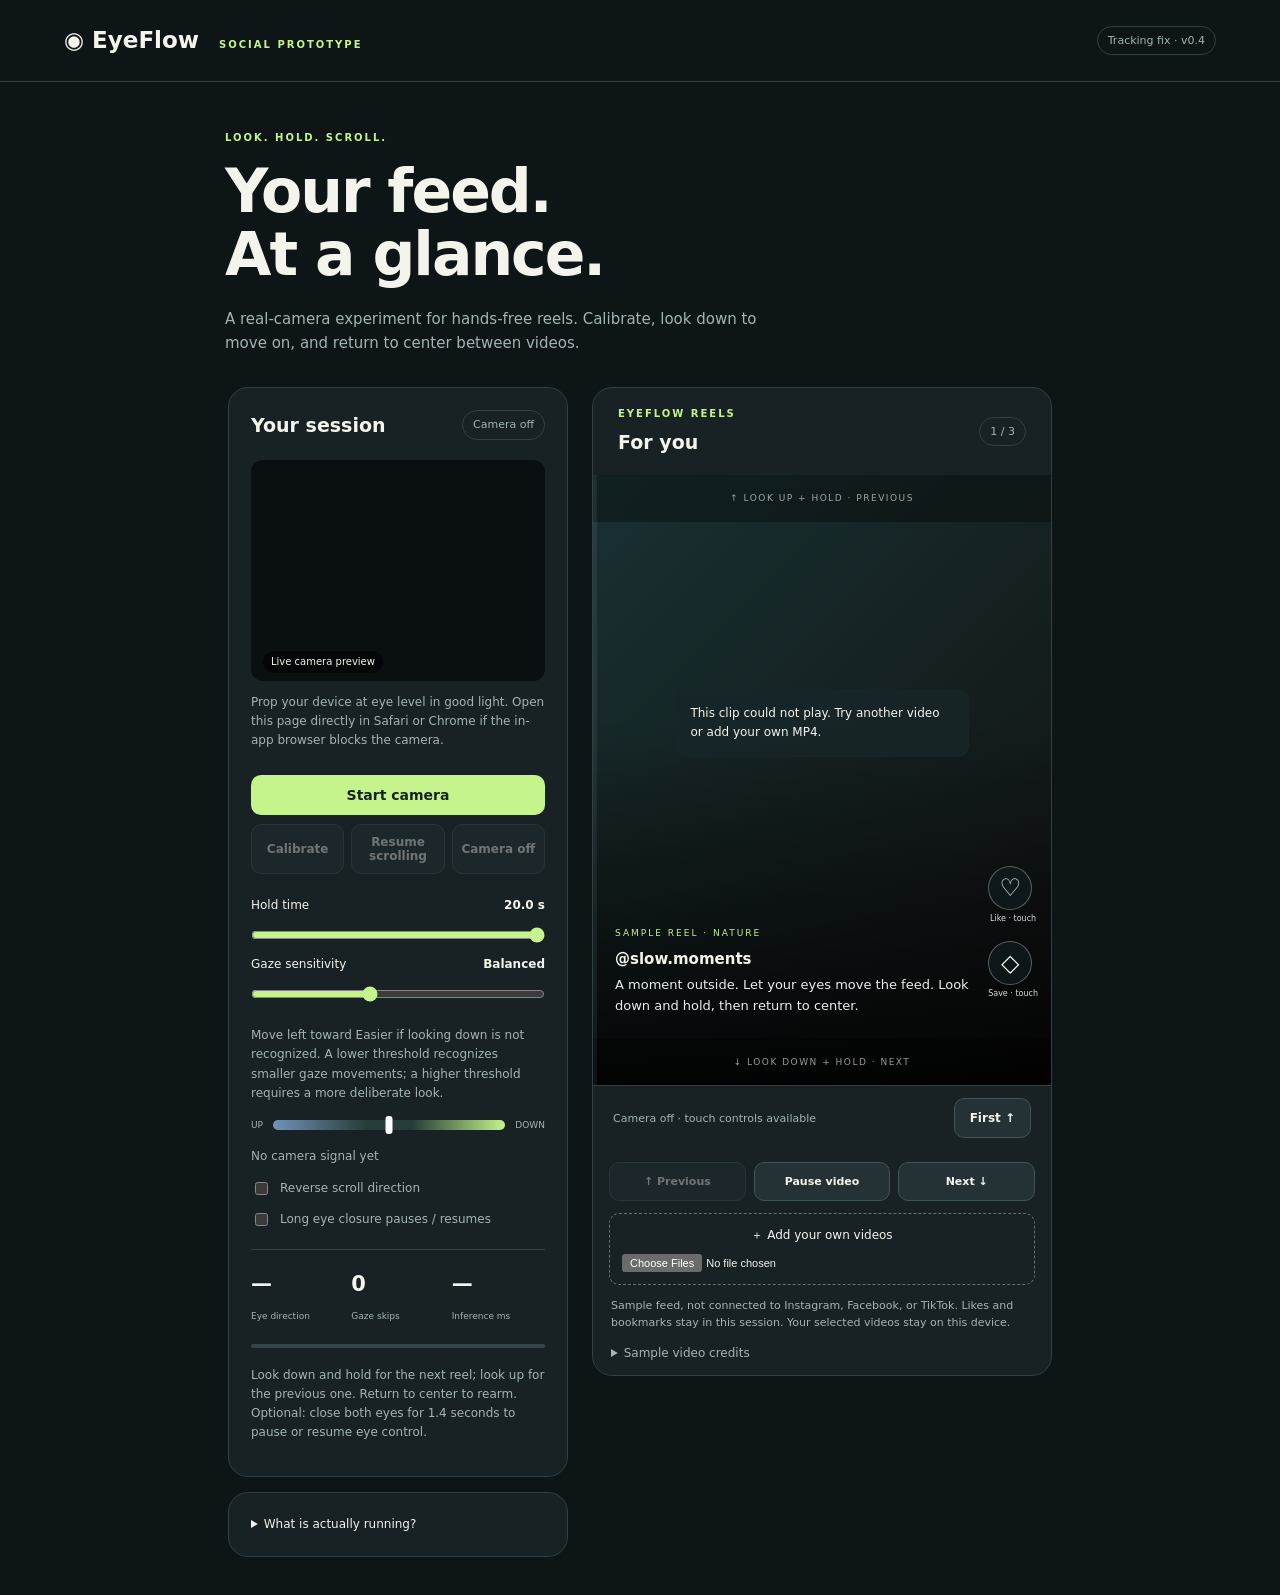
==== live.html @ 9e3b0ed4 "Add files via upload" ====
<!doctype html><html lang="en"><head><meta charset="utf-8"><meta name="viewport" content="width=device-width,initial-scale=1,viewport-fit=cover"><title>EyeFlow · Social Prototype</title><meta name="description" content="An experimental, camera-based gaze scrolling lab."><link rel="stylesheet" href="style.css?v=3"></head><body><header><a href="./" class="brand">◉ EyeFlow <span>SOCIAL PROTOTYPE</span></a><span class="badge">Tracking fix · v0.4</span></header><main><section class="intro"><p class="eyebrow">LOOK. HOLD. SCROLL.</p><h1>Your feed.<br>At a glance.</h1><p>A real-camera experiment for hands-free reels. Calibrate, look down to move on, and return to center between videos.</p></section><div class="layout"><aside><section class="panel"><div class="row"><h2>Your session</h2><span id="state" class="pill">Camera off</span></div><div class="camera"><video id="video" autoplay muted playsinline></video><canvas id="overlay"></canvas><span id="cameraLabel">Live camera preview</span></div><p id="message" role="status" aria-live="polite">Prop your device at eye level in good light. Open this page directly in Safari or Chrome if the in-app browser blocks the camera.</p><button id="start" class="primary">Start camera</button><div class="buttons"><button id="calibrate" disabled>Calibrate</button><button id="pause" disabled>Resume scrolling</button><button id="stop" disabled>Camera off</button></div><label for="dwell">Hold time <strong id="dwellValue">20.0 s</strong></label><input id="dwell" type="range" min="600" max="20000" step="100" value="20000"><label for="sensitivity">Gaze sensitivity <strong id="sensitivityValue">Balanced</strong></label><input id="sensitivity" type="range" min="20" max="70" step="5" value="40"><p class="small">Move left toward Easier if looking down is not recognized. A lower threshold recognizes smaller gaze movements; a higher threshold requires a more deliberate look.</p><div class="signal"><span>UP</span><div><i id="signalDot"></i></div><span>DOWN</span></div><p id="signalText" class="small">No camera signal yet</p><label class="check"><input id="invert" type="checkbox"> Reverse scroll direction</label><label class="check"><input id="eyePause" type="checkbox"> Long eye closure pauses / resumes</label><div class="metrics"><div><strong id="direction">—</strong><span>Eye direction</span></div><div><strong id="count">0</strong><span>Gaze skips</span></div><div><strong id="latency">—</strong><span>Inference ms</span></div></div><div class="progress"><i id="progress"></i></div><p class="small">Look down and hold for the next reel; look up for the previous one. Return to center to rearm. Optional: close both eyes for 1.4 seconds to pause or resume eye control.</p></section><details class="panel"><summary>What is actually running?</summary><p>MediaPipe detects face and iris landmarks from camera frames. EyeFlow selects between calibrated iris positions and eye-direction model signals to estimate up, center, or down—not a precise screen cursor.</p><p>Video is processed in your browser, not uploaded by this app. Model files load from Google and jsDelivr. Calibration remains in memory and is cleared when you stop the camera. No analytics are installed.</p><p>This controls only this page. It cannot control Instagram or other apps. Accuracy, battery use, and accessibility suitability are unvalidated. Keep your head still; recalibrate after moving the device.</p><p><a href="https://developers.google.com/edge/mediapipe/solutions/vision/face_landmarker/web_js" target="_blank" rel="noopener">MediaPipe documentation ↗</a></p></details></aside><section class="reader panel social"><div class="row"><div><p class="eyebrow">EYEFLOW REELS</p><h2>For you</h2></div><span id="reelIndex" class="pill">1 / 3</span></div><div class="phone"><div id="feed" tabindex="0" aria-label="Social video feed"></div><div class="gazeZone upper">↑ LOOK UP + HOLD · PREVIOUS</div><div class="gazeZone lower">↓ LOOK DOWN + HOLD · NEXT</div><div class="holdRail"><i id="reelProgress"></i></div></div><div class="readerFoot"><span id="hint">Camera off · touch controls available</span><button id="top" title="Return to the first reel">First ↑</button></div><div class="feedControls"><button id="previous" aria-label="Previous reel">↑ Previous</button><button id="playback">Pause video</button><button id="next" aria-label="Next reel">Next ↓</button></div><label class="upload" for="clips">＋ Add your own videos <input id="clips" type="file" accept="video/*" multiple></label><p class="feedNote">Sample feed, not connected to Instagram, Facebook, or TikTok. Likes and bookmarks stay in this session. Your selected videos stay on this device.</p><details class="credits"><summary>Sample video credits</summary><p>Flowers: <a href="https://interactive-examples.mdn.mozilla.net/media/cc0-videos/flower.mp4">MDN CC0 sample</a>. Big Buck Bunny: © Blender Foundation, <a href="https://peach.blender.org/">peach.blender.org</a>, <a href="https://creativecommons.org/licenses/by/3.0/">CC BY 3.0</a>. Demo excerpt supplied by W3Schools. The third reel repeats the flower clip to test navigation.</p></details></section></div></main><div id="liveDock" hidden><strong id="liveDirection">Center</strong><span id="liveState">Look at center to arm</span><button id="dockPause">Pause</button></div><div id="calibration" hidden><button id="cancel">Cancel calibration</button><div class="calcopy"><p class="eyebrow">KEEP YOUR HEAD STILL</p><h2 id="calTitle">Look at the dot</h2><p id="calText">Follow with your eyes only.</p></div><div id="target">●</div></div><script type="module" src="social.js"></script><script type="module" src="app.js?v=4"></script></body></html>
---- style.css ----
:root{color-scheme:dark;--bg:#0e1517;--panel:#182124;--line:#314044;--muted:#a2b4b7;--mint:#c4f48b}*{box-sizing:border-box}body{margin:0;background:var(--bg);color:#f3f4eb;font:15px/1.6 system-ui,sans-serif}header{padding:22px 5vw;border-bottom:1px solid var(--line);display:flex;justify-content:space-between;align-items:center;gap:14px}.brand{font-size:23px;font-weight:700;text-decoration:none;color:inherit}.brand span{font-size:10px;letter-spacing:2px;color:var(--mint);margin-left:12px}.badge,.pill{font-size:11px;border:1px solid var(--line);border-radius:30px;padding:5px 10px;color:var(--muted)}main{max-width:1280px;margin:auto;padding:38px 5vw}.intro{margin-bottom:32px}.eyebrow{font-size:10px;letter-spacing:2px;color:var(--mint);font-weight:700}h1{font-size:clamp(35px,5vw,60px);line-height:1.06;letter-spacing:-2px;margin:14px 0 20px}h2{font-size:19px;margin:0}h3{font-size:27px;line-height:1.2}.intro>p:last-child{color:var(--muted);max-width:570px}.layout{display:grid;grid-template-columns:340px 1fr;gap:24px;align-items:start}.panel{background:var(--panel);border:1px solid var(--line);border-radius:20px;padding:22px}.row{display:flex;align-items:center;justify-content:space-between;gap:12px}.camera{margin:20px 0 12px;border-radius:12px;position:relative;background:#0a1011;aspect-ratio:4/3;overflow:hidden}video,canvas{position:absolute;width:100%;height:100%;object-fit:fill;transform:scaleX(-1)}#cameraLabel{position:absolute;bottom:8px;left:12px;font-size:10px;background:#0009;border-radius:20px;padding:3px 8px}#message{min-height:70px;color:var(--muted);font-size:12px}button{font:600 12px system-ui;cursor:pointer;background:#243236;color:#f3f4eb;border:1px solid #405356;border-radius:10px;padding:12px 15px}button:disabled{opacity:.4;cursor:not-allowed}button:hover:not(:disabled){border-color:var(--mint)}button:focus-visible,a:focus-visible,input:focus-visible{outline:3px solid var(--mint);outline-offset:3px}.primary{background:var(--mint);color:#182124;border:0;width:100%;font-size:14px}.buttons{display:flex;flex-wrap:wrap;gap:7px;margin:9px 0 22px}.buttons button{flex:1;padding:10px 7px}label{display:flex;justify-content:space-between;font-size:12px}input[type=range]{width:100%;accent-color:var(--mint);margin:12px 0}.check{justify-content:start;gap:9px;color:var(--muted)}.metrics{display:grid;grid-template-columns:repeat(3,1fr);gap:7px;border-top:1px solid var(--line);padding-top:18px;margin-top:20px}.metrics strong{font-size:21px;display:block}.metrics span{font-size:9px;color:var(--muted)}.progress{height:4px;background:#344549;margin:18px 0;border-radius:9px;overflow:hidden}.progress i{display:block;background:var(--mint);height:100%;width:0}.small,details p{font-size:12px;color:var(--muted)}details{margin-top:15px}summary{cursor:pointer;font-size:12px}a{color:var(--mint)}.reader{padding:0;overflow:hidden}.reader>.row{padding:18px 25px}.reader .eyebrow{margin:0 0 5px}#feed{height:650px;overflow:auto;overscroll-behavior:contain;scrollbar-color:#68876f transparent}article{padding:0 25px 25px}article p{color:#b7c6c7}.art{height:235px;border-radius:12px;padding:24px;margin:0 0 22px;color:#1b3427;display:flex;justify-content:space-between;font-size:12px}.art span{align-self:end;font-size:44px;line-height:1.02;font-family:Georgia,serif;letter-spacing:-1px}.art1{background:#c6dca7}.art2{background:#b2cfd1;color:#22434a}.art3{background:#d2bea1;color:#4d3d2a}.art4{background:#bcb7d5;color:#332d50}.readerFoot{padding:12px 20px;display:flex;justify-content:space-between;align-items:center;gap:9px;border-top:1px solid var(--line);font-size:11px;color:var(--muted)}.end{padding:30px;color:var(--muted)}[hidden]{display:none!important}#calibration{position:fixed;inset:0;background:#0e1517;z-index:20}.calcopy{position:absolute;top:35%;left:15%;width:70%;text-align:center;pointer-events:none}.calcopy p{color:var(--muted)}#target{position:absolute;left:50%;transform:translate(-50%,-50%);font-size:65px;color:var(--mint);line-height:1;text-shadow:0 0 45px #c4f48b55}#cancel{position:absolute;top:20px;right:20px;z-index:2}@media(max-width:800px){main{padding:24px 18px}.layout{grid-template-columns:1fr}.intro{margin-bottom:25px}.brand span{display:none}.camera{max-width:210px;margin:15px auto}.panel{padding:18px}.reader{padding:0}#feed{height:65vh;min-height:360px}.art{height:200px}.badge{font-size:9px}#message{min-height:0}.calcopy{top:34%}.calcopy h2{font-size:18px}.calcopy p{font-size:12px}}
.layout{grid-template-columns:340px minmax(320px,460px);justify-content:center}.intro{max-width:830px;margin-left:auto;margin-right:auto}.phone{height:610px;position:relative;background:#050505}#feed{height:100%;min-height:0;scroll-snap-type:y mandatory;scrollbar-width:none}.reel{position:relative;height:100%;scroll-snap-align:start;scroll-snap-stop:always;padding:0;overflow:hidden;background:linear-gradient(135deg,#193032,#111)}.reel video{inset:0;width:100%;height:100%;object-fit:cover;transform:none}.reel:after{content:'';position:absolute;inset:40% 0 0;background:linear-gradient(transparent,#000c);pointer-events:none}.reelInfo{position:absolute;z-index:2;bottom:62px;left:22px;right:72px}.reelInfo p{font-size:13px;color:#e9efee;margin:7px 0}.reelInfo h3{font:700 15px system-ui;margin:7px 0}.reelInfo .tag{font-size:9px;letter-spacing:2px;color:var(--mint)}.actions{position:absolute;z-index:3;right:13px;bottom:85px;display:grid;gap:15px}.actions button{border-radius:50%;background:#12202490;backdrop-filter:blur(10px);width:44px;height:44px;padding:0;font-size:24px;border:1px solid #ffffff50}.actions button[aria-pressed=true]{color:#fb8396;background:#512835bb}.actions small{display:block;text-align:center;font-size:8px;margin-top:3px;color:#d3dfdc}.gazeZone{position:absolute;left:0;right:0;text-align:center;pointer-events:none;z-index:4;color:#fff9;font-size:9px;letter-spacing:1.5px;padding:16px;background:#0005}.upper{top:0}.lower{bottom:0}.holdRail{position:absolute;left:0;top:0;width:4px;height:100%;z-index:5;background:#ffffff10}.holdRail i{display:block;background:var(--mint);height:0;box-shadow:0 0 15px var(--mint)}.feedControls{display:flex;gap:8px;padding:12px 16px}.feedControls button{flex:1;font-size:11px}.upload{display:block;margin:0 16px 12px;border:1px dashed #617275;border-radius:10px;padding:12px;text-align:center;cursor:pointer}.upload input{display:block;width:100%;font-size:11px;margin-top:8px}.feedNote,.credits{font-size:11px;color:var(--muted);margin:12px 18px}.credits p{font-size:11px}.errorNote{position:absolute;z-index:3;top:35%;left:18%;right:18%;background:#162628dd;padding:15px;border-radius:10px;font-size:12px}.check{margin-top:12px;align-items:center}.readerFoot{min-height:55px}.camera video{transform:scaleX(-1)}@media(max-width:800px){.layout{grid-template-columns:minmax(0,460px)}.phone{height:72svh;max-height:700px;min-height:420px}.intro h1{font-size:42px}.feedControls button{padding:12px 7px}.reader>.row{padding:14px 20px}}
.signal{display:flex;gap:10px;align-items:center;margin:15px 0;font-size:9px;color:var(--muted)}.signal>div{height:10px;flex:1;position:relative;background:linear-gradient(90deg,#7193bc,#263e37 40%,#263e37 60%,#c4f48b);border-radius:12px}.signal i{position:absolute;left:50%;top:-4px;width:7px;height:18px;background:white;border-radius:3px;transform:translateX(-50%)}#liveDock{position:fixed;bottom:max(12px,env(safe-area-inset-bottom));left:50%;transform:translateX(-50%);background:#152622f2;border:1px solid #aacd91;border-radius:16px;padding:10px 12px;display:flex;align-items:center;gap:12px;z-index:15;width:min(420px,94vw);box-shadow:0 10px 40px #0008;font-size:12px}#liveDock strong{color:var(--mint);min-width:50px}#liveDock span{flex:1;font-size:11px}body.gazeActive{padding-bottom:85px}@media(max-width:800px){body.gazeActive .camera{position:fixed;right:10px;top:10px;width:80px;height:60px;margin:0;z-index:14;border:1px solid #c4f48b;border-radius:8px}body.gazeActive #cameraLabel{display:none}}
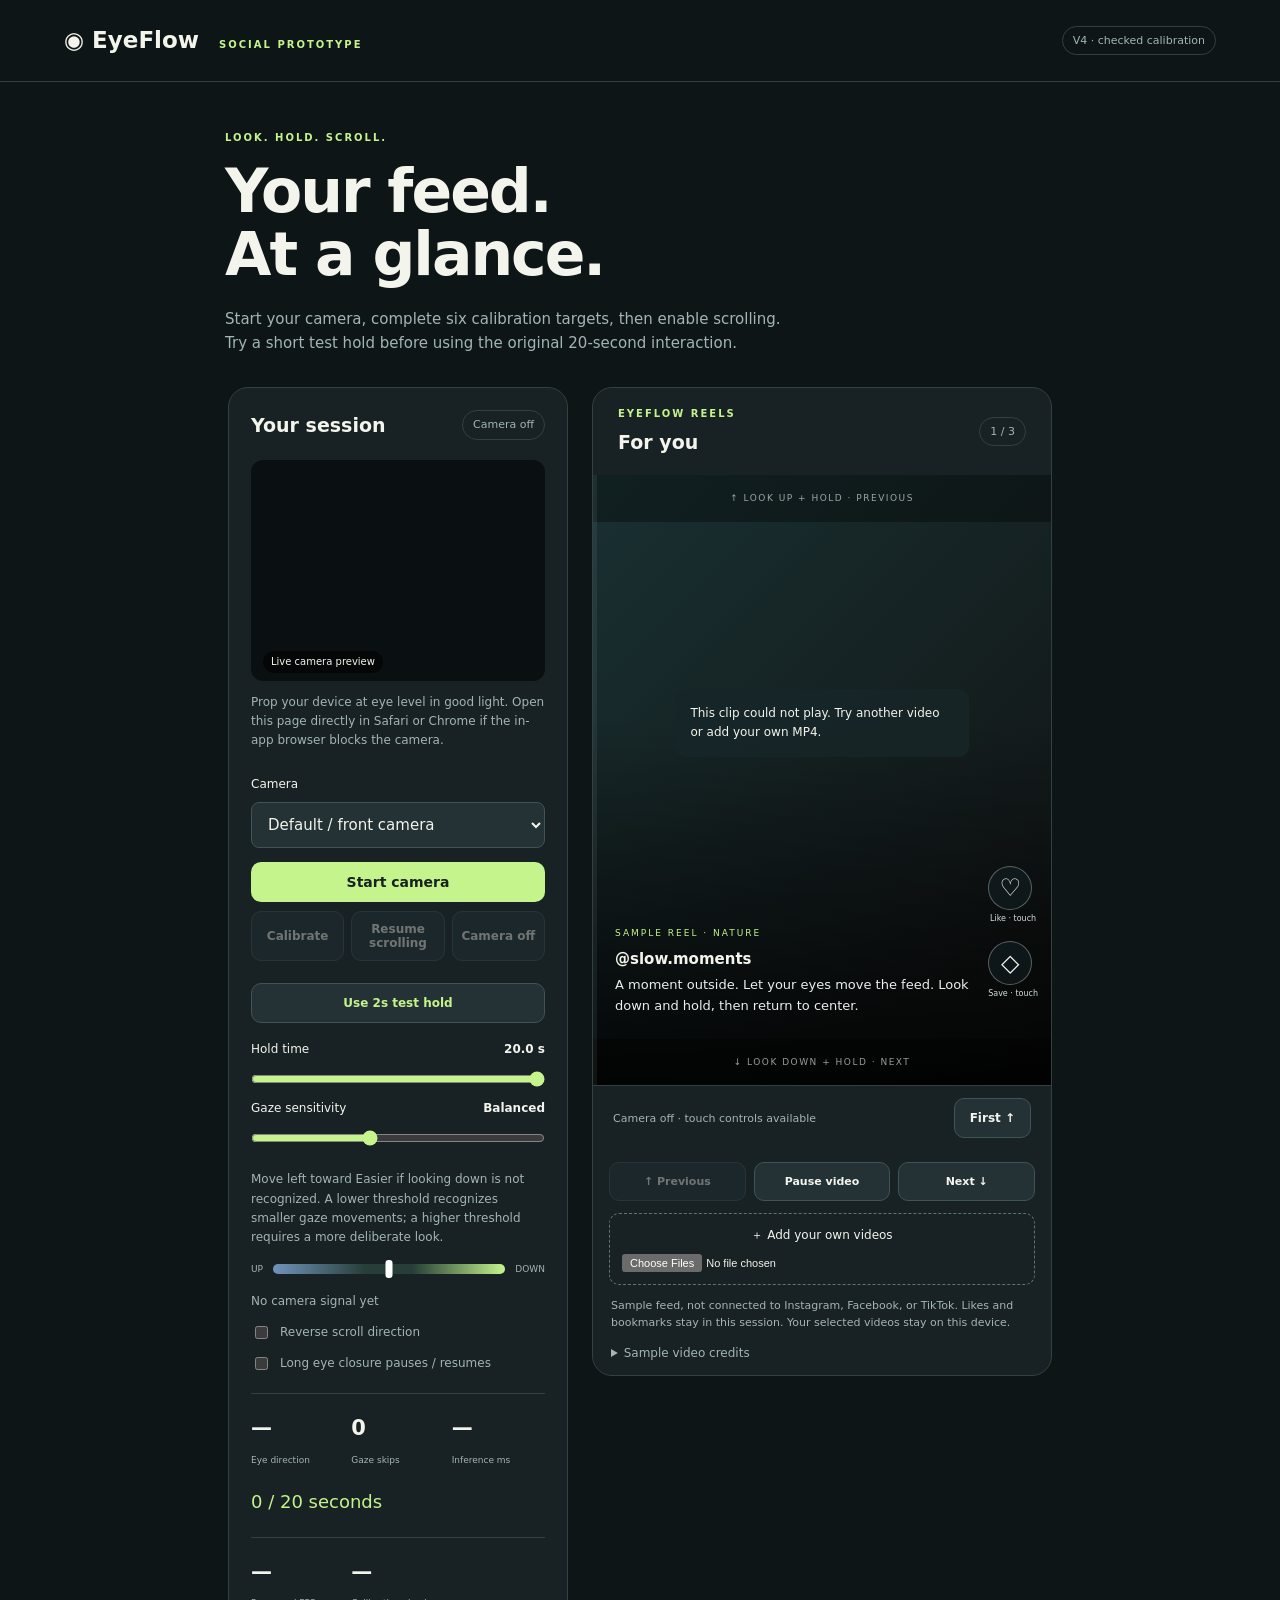
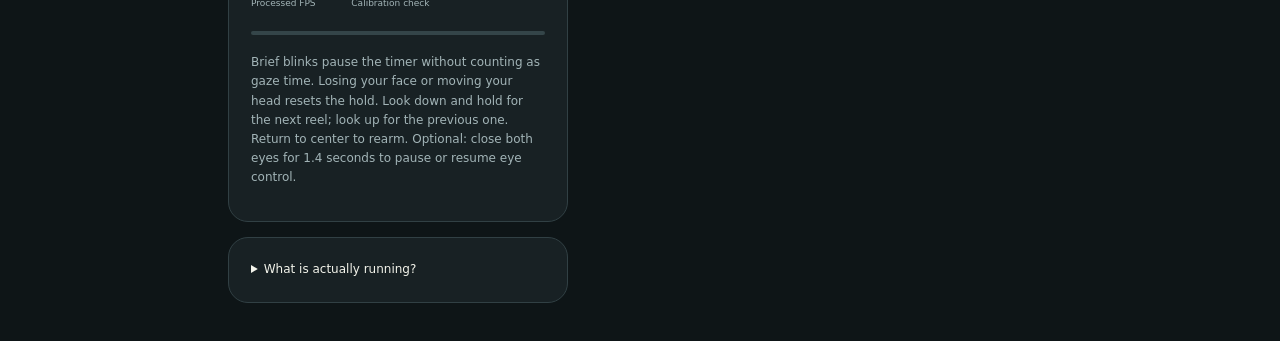
==== commit b48df64c: "V3 to V4" ====
--- a/live.html
+++ b/live.html
@@ -1 +1 @@
-<!doctype html><html lang="en"><head><meta charset="utf-8"><meta name="viewport" content="width=device-width,initial-scale=1,viewport-fit=cover"><title>EyeFlow · Social Prototype</title><meta name="description" content="An experimental, camera-based gaze scrolling lab."><link rel="stylesheet" href="style.css?v=3"></head><body><header><a href="./" class="brand">◉ EyeFlow <span>SOCIAL PROTOTYPE</span></a><span class="badge">Tracking fix · v0.4</span></header><main><section class="intro"><p class="eyebrow">LOOK. HOLD. SCROLL.</p><h1>Your feed.<br>At a glance.</h1><p>A real-camera experiment for hands-free reels. Calibrate, look down to move on, and return to center between videos.</p></section><div class="layout"><aside><section class="panel"><div class="row"><h2>Your session</h2><span id="state" class="pill">Camera off</span></div><div class="camera"><video id="video" autoplay muted playsinline></video><canvas id="overlay"></canvas><span id="cameraLabel">Live camera preview</span></div><p id="message" role="status" aria-live="polite">Prop your device at eye level in good light. Open this page directly in Safari or Chrome if the in-app browser blocks the camera.</p><button id="start" class="primary">Start camera</button><div class="buttons"><button id="calibrate" disabled>Calibrate</button><button id="pause" disabled>Resume scrolling</button><button id="stop" disabled>Camera off</button></div><label for="dwell">Hold time <strong id="dwellValue">20.0 s</strong></label><input id="dwell" type="range" min="600" max="20000" step="100" value="20000"><label for="sensitivity">Gaze sensitivity <strong id="sensitivityValue">Balanced</strong></label><input id="sensitivity" type="range" min="20" max="70" step="5" value="40"><p class="small">Move left toward Easier if looking down is not recognized. A lower threshold recognizes smaller gaze movements; a higher threshold requires a more deliberate look.</p><div class="signal"><span>UP</span><div><i id="signalDot"></i></div><span>DOWN</span></div><p id="signalText" class="small">No camera signal yet</p><label class="check"><input id="invert" type="checkbox"> Reverse scroll direction</label><label class="check"><input id="eyePause" type="checkbox"> Long eye closure pauses / resumes</label><div class="metrics"><div><strong id="direction">—</strong><span>Eye direction</span></div><div><strong id="count">0</strong><span>Gaze skips</span></div><div><strong id="latency">—</strong><span>Inference ms</span></div></div><div class="progress"><i id="progress"></i></div><p class="small">Look down and hold for the next reel; look up for the previous one. Return to center to rearm. Optional: close both eyes for 1.4 seconds to pause or resume eye control.</p></section><details class="panel"><summary>What is actually running?</summary><p>MediaPipe detects face and iris landmarks from camera frames. EyeFlow selects between calibrated iris positions and eye-direction model signals to estimate up, center, or down—not a precise screen cursor.</p><p>Video is processed in your browser, not uploaded by this app. Model files load from Google and jsDelivr. Calibration remains in memory and is cleared when you stop the camera. No analytics are installed.</p><p>This controls only this page. It cannot control Instagram or other apps. Accuracy, battery use, and accessibility suitability are unvalidated. Keep your head still; recalibrate after moving the device.</p><p><a href="https://developers.google.com/edge/mediapipe/solutions/vision/face_landmarker/web_js" target="_blank" rel="noopener">MediaPipe documentation ↗</a></p></details></aside><section class="reader panel social"><div class="row"><div><p class="eyebrow">EYEFLOW REELS</p><h2>For you</h2></div><span id="reelIndex" class="pill">1 / 3</span></div><div class="phone"><div id="feed" tabindex="0" aria-label="Social video feed"></div><div class="gazeZone upper">↑ LOOK UP + HOLD · PREVIOUS</div><div class="gazeZone lower">↓ LOOK DOWN + HOLD · NEXT</div><div class="holdRail"><i id="reelProgress"></i></div></div><div class="readerFoot"><span id="hint">Camera off · touch controls available</span><button id="top" title="Return to the first reel">First ↑</button></div><div class="feedControls"><button id="previous" aria-label="Previous reel">↑ Previous</button><button id="playback">Pause video</button><button id="next" aria-label="Next reel">Next ↓</button></div><label class="upload" for="clips">＋ Add your own videos <input id="clips" type="file" accept="video/*" multiple></label><p class="feedNote">Sample feed, not connected to Instagram, Facebook, or TikTok. Likes and bookmarks stay in this session. Your selected videos stay on this device.</p><details class="credits"><summary>Sample video credits</summary><p>Flowers: <a href="https://interactive-examples.mdn.mozilla.net/media/cc0-videos/flower.mp4">MDN CC0 sample</a>. Big Buck Bunny: © Blender Foundation, <a href="https://peach.blender.org/">peach.blender.org</a>, <a href="https://creativecommons.org/licenses/by/3.0/">CC BY 3.0</a>. Demo excerpt supplied by W3Schools. The third reel repeats the flower clip to test navigation.</p></details></section></div></main><div id="liveDock" hidden><strong id="liveDirection">Center</strong><span id="liveState">Look at center to arm</span><button id="dockPause">Pause</button></div><div id="calibration" hidden><button id="cancel">Cancel calibration</button><div class="calcopy"><p class="eyebrow">KEEP YOUR HEAD STILL</p><h2 id="calTitle">Look at the dot</h2><p id="calText">Follow with your eyes only.</p></div><div id="target">●</div></div><script type="module" src="social.js"></script><script type="module" src="app.js?v=4"></script></body></html>
+<!doctype html><html lang="en"><head><meta charset="utf-8"><meta name="viewport" content="width=device-width,initial-scale=1,viewport-fit=cover"><title>EyeFlow V4 · Camera Lab</title><meta name="description" content="An experimental, camera-based gaze scrolling lab."><link rel="stylesheet" href="style.css?v=4.0"></head><body><header><a href="./" class="brand">◉ EyeFlow <span>SOCIAL PROTOTYPE</span></a><span class="badge">V4 · checked calibration</span></header><main><section class="intro"><p class="eyebrow">LOOK. HOLD. SCROLL.</p><h1>Your feed.<br>At a glance.</h1><p>Start your camera, complete six calibration targets, then enable scrolling. Try a short test hold before using the original 20-second interaction.</p></section><div class="layout"><aside><section class="panel"><div class="row"><h2>Your session</h2><span id="state" class="pill">Camera off</span></div><div class="camera"><video id="video" autoplay muted playsinline></video><canvas id="overlay"></canvas><span id="cameraLabel">Live camera preview</span></div><p id="message" role="status" aria-live="polite">Prop your device at eye level in good light. Open this page directly in Safari or Chrome if the in-app browser blocks the camera.</p><label for="cameraSelect">Camera</label><select id="cameraSelect"><option value="">Default / front camera</option></select><button id="start" class="primary">Start camera</button><div class="buttons"><button id="calibrate" disabled>Calibrate</button><button id="pause" disabled>Resume scrolling</button><button id="stop" disabled>Camera off</button></div><button id="quick" class="testhold">Use 2s test hold</button><label for="dwell">Hold time <strong id="dwellValue">20.0 s</strong></label><input id="dwell" type="range" min="1000" max="20000" step="100" value="20000"><label for="sensitivity">Gaze sensitivity <strong id="sensitivityValue">Balanced</strong></label><input id="sensitivity" type="range" min="20" max="70" step="5" value="40"><p class="small">Move left toward Easier if looking down is not recognized. A lower threshold recognizes smaller gaze movements; a higher threshold requires a more deliberate look.</p><div class="signal"><span>UP</span><div><i id="signalDot"></i></div><span>DOWN</span></div><p id="signalText" class="small">No camera signal yet</p><label class="check"><input id="invert" type="checkbox"> Reverse scroll direction</label><label class="check"><input id="eyePause" type="checkbox"> Long eye closure pauses / resumes</label><div class="metrics"><div><strong id="direction">—</strong><span>Eye direction</span></div><div><strong id="count">0</strong><span>Gaze skips</span></div><div><strong id="latency">—</strong><span>Inference ms</span></div></div><p id="holdReadout">0 / 20 seconds</p><div class="metrics"><div><strong id="fps">—</strong><span>Processed FPS</span></div><div><strong id="calQuality">—</strong><span>Calibration check</span></div></div><div class="progress"><i id="progress"></i></div><p class="small">Brief blinks pause the timer without counting as gaze time. Losing your face or moving your head resets the hold. Look down and hold for the next reel; look up for the previous one. Return to center to rearm. Optional: close both eyes for 1.4 seconds to pause or resume eye control.</p></section><details class="panel"><summary>What is actually running?</summary><p>MediaPipe detects face and iris landmarks from camera frames. EyeFlow selects the strongest signal that also passes a separate three-target check, then filters it to estimate up, center, or down—not a precise screen cursor.</p><p>Video is processed in your browser, not uploaded by this app. Model files load from Google and jsDelivr. Calibration remains in memory and is cleared when you stop the camera. No analytics are installed.</p><p>This controls only this page. It cannot control Instagram or other apps. Accuracy, battery use, and accessibility suitability are unvalidated. Keep your head still; recalibrate after moving the device.</p><p><a href="https://developers.google.com/edge/mediapipe/solutions/vision/face_landmarker/web_js" target="_blank" rel="noopener">MediaPipe documentation ↗</a></p><button id="diagnostics">Download session diagnostics</button><p class="small">Exports timing and tracking counters only. No camera images or raw landmarks.</p></details></aside><section class="reader panel social"><div class="row"><div><p class="eyebrow">EYEFLOW REELS</p><h2>For you</h2></div><span id="reelIndex" class="pill">1 / 3</span></div><div class="phone"><div id="feed" tabindex="0" aria-label="Social video feed"></div><div class="gazeZone upper">↑ LOOK UP + HOLD · PREVIOUS</div><div class="gazeZone lower">↓ LOOK DOWN + HOLD · NEXT</div><div class="holdRail"><i id="reelProgress"></i></div></div><div class="readerFoot"><span id="hint">Camera off · touch controls available</span><button id="top" title="Return to the first reel">First ↑</button></div><div class="feedControls"><button id="previous" aria-label="Previous reel">↑ Previous</button><button id="playback">Pause video</button><button id="next" aria-label="Next reel">Next ↓</button></div><label class="upload" for="clips">＋ Add your own videos <input id="clips" type="file" accept="video/*" multiple></label><p class="feedNote">Sample feed, not connected to Instagram, Facebook, or TikTok. Likes and bookmarks stay in this session. Your selected videos stay on this device.</p><details class="credits"><summary>Sample video credits</summary><p>Flowers: <a href="https://interactive-examples.mdn.mozilla.net/media/cc0-videos/flower.mp4">MDN CC0 sample</a>. Big Buck Bunny: © Blender Foundation, <a href="https://peach.blender.org/">peach.blender.org</a>, <a href="https://creativecommons.org/licenses/by/3.0/">CC BY 3.0</a>. Demo excerpt supplied by W3Schools. The third reel repeats the flower clip to test navigation.</p></details></section></div></main><div id="liveDock" hidden><strong id="liveDirection">Center</strong><span id="liveState">Look at center to arm</span><button id="dockPause">Pause</button></div><div id="calibration" hidden><button id="cancel">Cancel calibration</button><div class="calcopy"><p class="eyebrow">KEEP YOUR HEAD STILL</p><h2 id="calTitle">Look at the dot</h2><p id="calText">Follow with your eyes only.</p></div><div id="target">●</div></div><script type="module" src="social.js"></script><script type="module" src="app.js?v=4.0"></script></body></html>
--- a/style.css
+++ b/style.css
@@ -1,3 +1,5 @@
 :root{color-scheme:dark;--bg:#0e1517;--panel:#182124;--line:#314044;--muted:#a2b4b7;--mint:#c4f48b}*{box-sizing:border-box}body{margin:0;background:var(--bg);color:#f3f4eb;font:15px/1.6 system-ui,sans-serif}header{padding:22px 5vw;border-bottom:1px solid var(--line);display:flex;justify-content:space-between;align-items:center;gap:14px}.brand{font-size:23px;font-weight:700;text-decoration:none;color:inherit}.brand span{font-size:10px;letter-spacing:2px;color:var(--mint);margin-left:12px}.badge,.pill{font-size:11px;border:1px solid var(--line);border-radius:30px;padding:5px 10px;color:var(--muted)}main{max-width:1280px;margin:auto;padding:38px 5vw}.intro{margin-bottom:32px}.eyebrow{font-size:10px;letter-spacing:2px;color:var(--mint);font-weight:700}h1{font-size:clamp(35px,5vw,60px);line-height:1.06;letter-spacing:-2px;margin:14px 0 20px}h2{font-size:19px;margin:0}h3{font-size:27px;line-height:1.2}.intro>p:last-child{color:var(--muted);max-width:570px}.layout{display:grid;grid-template-columns:340px 1fr;gap:24px;align-items:start}.panel{background:var(--panel);border:1px solid var(--line);border-radius:20px;padding:22px}.row{display:flex;align-items:center;justify-content:space-between;gap:12px}.camera{margin:20px 0 12px;border-radius:12px;position:relative;background:#0a1011;aspect-ratio:4/3;overflow:hidden}video,canvas{position:absolute;width:100%;height:100%;object-fit:fill;transform:scaleX(-1)}#cameraLabel{position:absolute;bottom:8px;left:12px;font-size:10px;background:#0009;border-radius:20px;padding:3px 8px}#message{min-height:70px;color:var(--muted);font-size:12px}button{font:600 12px system-ui;cursor:pointer;background:#243236;color:#f3f4eb;border:1px solid #405356;border-radius:10px;padding:12px 15px}button:disabled{opacity:.4;cursor:not-allowed}button:hover:not(:disabled){border-color:var(--mint)}button:focus-visible,a:focus-visible,input:focus-visible{outline:3px solid var(--mint);outline-offset:3px}.primary{background:var(--mint);color:#182124;border:0;width:100%;font-size:14px}.buttons{display:flex;flex-wrap:wrap;gap:7px;margin:9px 0 22px}.buttons button{flex:1;padding:10px 7px}label{display:flex;justify-content:space-between;font-size:12px}input[type=range]{width:100%;accent-color:var(--mint);margin:12px 0}.check{justify-content:start;gap:9px;color:var(--muted)}.metrics{display:grid;grid-template-columns:repeat(3,1fr);gap:7px;border-top:1px solid var(--line);padding-top:18px;margin-top:20px}.metrics strong{font-size:21px;display:block}.metrics span{font-size:9px;color:var(--muted)}.progress{height:4px;background:#344549;margin:18px 0;border-radius:9px;overflow:hidden}.progress i{display:block;background:var(--mint);height:100%;width:0}.small,details p{font-size:12px;color:var(--muted)}details{margin-top:15px}summary{cursor:pointer;font-size:12px}a{color:var(--mint)}.reader{padding:0;overflow:hidden}.reader>.row{padding:18px 25px}.reader .eyebrow{margin:0 0 5px}#feed{height:650px;overflow:auto;overscroll-behavior:contain;scrollbar-color:#68876f transparent}article{padding:0 25px 25px}article p{color:#b7c6c7}.art{height:235px;border-radius:12px;padding:24px;margin:0 0 22px;color:#1b3427;display:flex;justify-content:space-between;font-size:12px}.art span{align-self:end;font-size:44px;line-height:1.02;font-family:Georgia,serif;letter-spacing:-1px}.art1{background:#c6dca7}.art2{background:#b2cfd1;color:#22434a}.art3{background:#d2bea1;color:#4d3d2a}.art4{background:#bcb7d5;color:#332d50}.readerFoot{padding:12px 20px;display:flex;justify-content:space-between;align-items:center;gap:9px;border-top:1px solid var(--line);font-size:11px;color:var(--muted)}.end{padding:30px;color:var(--muted)}[hidden]{display:none!important}#calibration{position:fixed;inset:0;background:#0e1517;z-index:20}.calcopy{position:absolute;top:35%;left:15%;width:70%;text-align:center;pointer-events:none}.calcopy p{color:var(--muted)}#target{position:absolute;left:50%;transform:translate(-50%,-50%);font-size:65px;color:var(--mint);line-height:1;text-shadow:0 0 45px #c4f48b55}#cancel{position:absolute;top:20px;right:20px;z-index:2}@media(max-width:800px){main{padding:24px 18px}.layout{grid-template-columns:1fr}.intro{margin-bottom:25px}.brand span{display:none}.camera{max-width:210px;margin:15px auto}.panel{padding:18px}.reader{padding:0}#feed{height:65vh;min-height:360px}.art{height:200px}.badge{font-size:9px}#message{min-height:0}.calcopy{top:34%}.calcopy h2{font-size:18px}.calcopy p{font-size:12px}}
 .layout{grid-template-columns:340px minmax(320px,460px);justify-content:center}.intro{max-width:830px;margin-left:auto;margin-right:auto}.phone{height:610px;position:relative;background:#050505}#feed{height:100%;min-height:0;scroll-snap-type:y mandatory;scrollbar-width:none}.reel{position:relative;height:100%;scroll-snap-align:start;scroll-snap-stop:always;padding:0;overflow:hidden;background:linear-gradient(135deg,#193032,#111)}.reel video{inset:0;width:100%;height:100%;object-fit:cover;transform:none}.reel:after{content:'';position:absolute;inset:40% 0 0;background:linear-gradient(transparent,#000c);pointer-events:none}.reelInfo{position:absolute;z-index:2;bottom:62px;left:22px;right:72px}.reelInfo p{font-size:13px;color:#e9efee;margin:7px 0}.reelInfo h3{font:700 15px system-ui;margin:7px 0}.reelInfo .tag{font-size:9px;letter-spacing:2px;color:var(--mint)}.actions{position:absolute;z-index:3;right:13px;bottom:85px;display:grid;gap:15px}.actions button{border-radius:50%;background:#12202490;backdrop-filter:blur(10px);width:44px;height:44px;padding:0;font-size:24px;border:1px solid #ffffff50}.actions button[aria-pressed=true]{color:#fb8396;background:#512835bb}.actions small{display:block;text-align:center;font-size:8px;margin-top:3px;color:#d3dfdc}.gazeZone{position:absolute;left:0;right:0;text-align:center;pointer-events:none;z-index:4;color:#fff9;font-size:9px;letter-spacing:1.5px;padding:16px;background:#0005}.upper{top:0}.lower{bottom:0}.holdRail{position:absolute;left:0;top:0;width:4px;height:100%;z-index:5;background:#ffffff10}.holdRail i{display:block;background:var(--mint);height:0;box-shadow:0 0 15px var(--mint)}.feedControls{display:flex;gap:8px;padding:12px 16px}.feedControls button{flex:1;font-size:11px}.upload{display:block;margin:0 16px 12px;border:1px dashed #617275;border-radius:10px;padding:12px;text-align:center;cursor:pointer}.upload input{display:block;width:100%;font-size:11px;margin-top:8px}.feedNote,.credits{font-size:11px;color:var(--muted);margin:12px 18px}.credits p{font-size:11px}.errorNote{position:absolute;z-index:3;top:35%;left:18%;right:18%;background:#162628dd;padding:15px;border-radius:10px;font-size:12px}.check{margin-top:12px;align-items:center}.readerFoot{min-height:55px}.camera video{transform:scaleX(-1)}@media(max-width:800px){.layout{grid-template-columns:minmax(0,460px)}.phone{height:72svh;max-height:700px;min-height:420px}.intro h1{font-size:42px}.feedControls button{padding:12px 7px}.reader>.row{padding:14px 20px}}
 .signal{display:flex;gap:10px;align-items:center;margin:15px 0;font-size:9px;color:var(--muted)}.signal>div{height:10px;flex:1;position:relative;background:linear-gradient(90deg,#7193bc,#263e37 40%,#263e37 60%,#c4f48b);border-radius:12px}.signal i{position:absolute;left:50%;top:-4px;width:7px;height:18px;background:white;border-radius:3px;transform:translateX(-50%)}#liveDock{position:fixed;bottom:max(12px,env(safe-area-inset-bottom));left:50%;transform:translateX(-50%);background:#152622f2;border:1px solid #aacd91;border-radius:16px;padding:10px 12px;display:flex;align-items:center;gap:12px;z-index:15;width:min(420px,94vw);box-shadow:0 10px 40px #0008;font-size:12px}#liveDock strong{color:var(--mint);min-width:50px}#liveDock span{flex:1;font-size:11px}body.gazeActive{padding-bottom:85px}@media(max-width:800px){body.gazeActive .camera{position:fixed;right:10px;top:10px;width:80px;height:60px;margin:0;z-index:14;border:1px solid #c4f48b;border-radius:8px}body.gazeActive #cameraLabel{display:none}}
+
+select{width:100%;padding:12px;margin:8px 0 14px;background:#243236;color:#f3f4eb;border:1px solid #405356;border-radius:8px;font:inherit}.testhold{margin:0 0 17px;width:100%;color:var(--mint)}#holdReadout{font-size:18px;font-variant-numeric:tabular-nums;color:var(--mint)}.calcopy{top:24%;}#calText{max-width:500px;margin:auto}#diagnostics{margin-top:12px}#target{font-size:45px}select:focus-visible{outline:3px solid var(--mint)}@media(prefers-reduced-motion:reduce){*{scroll-behavior:auto!important}}
